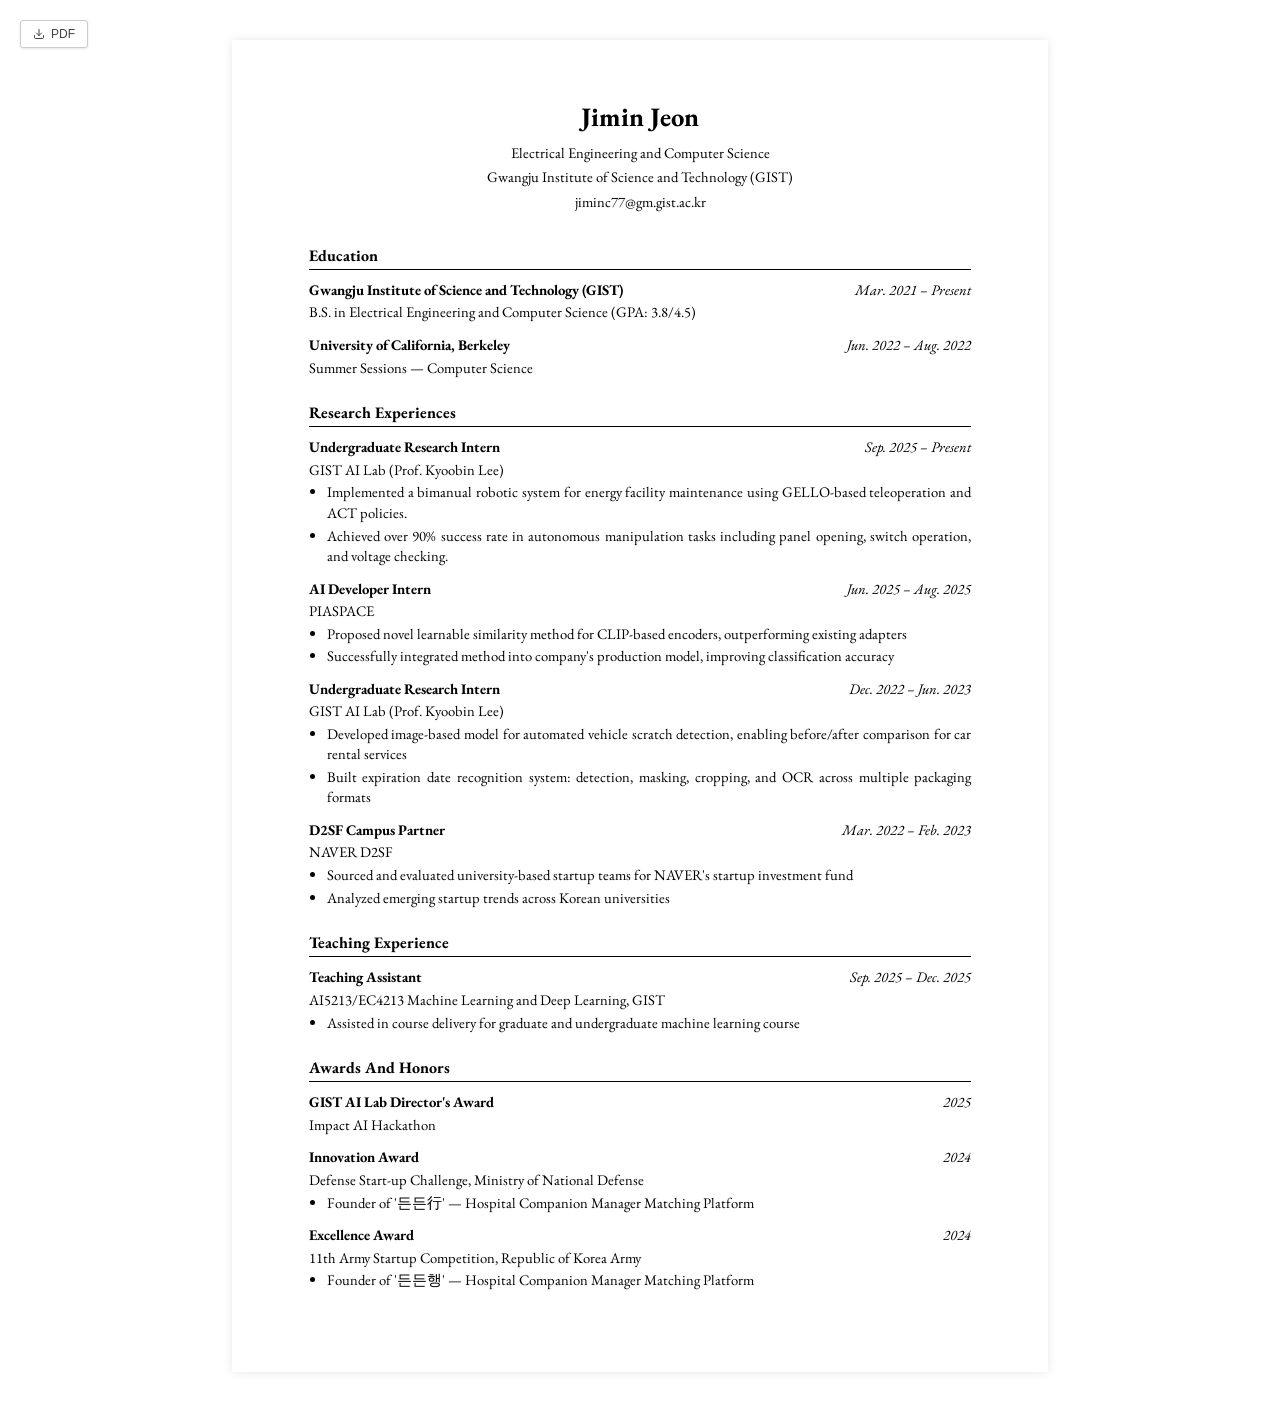
==== cv.html @ e28cf0f9 "Revert favicon to original" ====
<!DOCTYPE HTML>
<html lang="en">
  <head>
    <meta http-equiv="Content-Type" content="text/html; charset=UTF-8">
    <title>CV - Jimin Jeon</title>
    <meta name="author" content="Jimin Jeon">
    <meta name="viewport" content="width=device-width, initial-scale=1">
    <link rel="shortcut icon" href="images/favicon/favicon.ico" type="image/x-icon">
    <!-- Using EB Garamond for a polished academic look, similar to the reference's serif -->
    <link href="https://fonts.googleapis.com/css2?family=EB+Garamond:ital,wght@0,400;0,600;0,700;1,400&display=swap" rel="stylesheet">
    <style>
      * {
        margin: 0;
        padding: 0;
        box-sizing: border-box;
      }
      
      body {
        font-family: 'EB Garamond', 'Times New Roman', serif;
        font-size: 11pt;
        line-height: 1.4;
        color: #000; /* Pure black for that LaTeX look */
        background: #fff;
      }
      
      .cv-container {
        max-width: 8.5in;
        margin: 0 auto;
        padding: 0.6in 0.8in; /* Matches the reference margins */
        min-height: 11in;
        position: relative;
      }
      
      /* Download Button - Top Left Fixed */
      .download-btn {
        position: fixed;
        top: 20px;
        left: 20px;
        background: white;
        color: #444;
        border: 1px solid #ccc;
        padding: 6px 12px;
        border-radius: 3px;
        font-family: sans-serif;
        font-size: 12px;
        cursor: pointer;
        text-decoration: none;
        display: flex;
        align-items: center;
        gap: 6px;
        z-index: 1000;
        transition: all 0.2s;
        box-shadow: 0 1px 3px rgba(0,0,0,0.1);
      }
      
      .download-btn:hover {
        background: #f5f5f5;
        border-color: #999;
        color: #000;
      }
      
      /* Header - Centered */
      .cv-header {
        text-align: center;
        margin-bottom: 2rem;
      }
      
      .cv-header h1 {
        font-size: 20pt; /* Large but not huge */
        font-weight: 700;
        margin-bottom: 8px;
        color: #000;
      }
      
      .header-details {
        font-size: 11pt;
        margin-bottom: 4px;
      }
      
      .header-contact a {
        color: #000;
        text-decoration: none;
      }
      
      .header-contact a:hover {
        text-decoration: underline;
      }
      
      /* Sections */
      .cv-section {
        margin-bottom: 1.5rem;
      }
      
      .cv-section h2 {
        font-size: 12pt;
        font-weight: 700;
        text-transform: capitalize; /* "Education", not "EDUCATION" */
        border-bottom: 1px solid #000; /* Full width underline */
        padding-bottom: 2px;
        margin-bottom: 10px;
        color: #000;
      }
      
      /* Entries */
      .cv-entry {
        margin-bottom: 12px;
      }
      
      /* Line 1: Bold Title (Left) + Date (Right) */
      .entry-line-1 {
        display: flex;
        justify-content: space-between;
        align-items: baseline;
        margin-bottom: 2px;
      }
      
      .entry-title {
        font-weight: 700;
        font-size: 11pt;
      }
      
      .entry-date {
        font-style: italic;
        font-size: 11pt;
        text-align: right;
      }
      
      /* Line 2: Institution/Subtitle (Left) */
      .entry-line-2 {
        margin-bottom: 2px;
        font-size: 11pt;
      }
      
      /* Line 3+: Details */
      .entry-details ul {
        margin: 2px 0 0 18px; /* Indent bullets */
        padding: 0;
        list-style-type: disc;
      }
      
      .entry-details li {
        margin-bottom: 2px;
        text-align: justify;
        font-size: 11pt;
      }
      
      /* Misc Helpers */
      .bullet-point {
        margin-right: 4px;
      }
      
      /* Print Styles */
      @media print {
        @page {
          margin: 0.6in 0.8in;
          size: letter;
        }
        body {
          background: white;
          -webkit-print-color-adjust: exact;
        }
        .cv-container {
          padding: 0;
          margin: 0;
          width: 100%;
          max-width: 100%;
        }
        .download-btn, .back-link {
          display: none !important;
        }
        .cv-section {
          page-break-inside: avoid;
        }
      }

      /* Screen specific adjustments */
      @media screen {
        .cv-container {
          box-shadow: 0 0 10px rgba(0,0,0,0.1);
          margin-top: 40px;
          margin-bottom: 40px;
        }
      }
    </style>
  </head>

  <body>
    <!-- Download Button -->
    <button class="download-btn" onclick="window.print()">
      <svg width="12" height="12" viewBox="0 0 24 24" fill="none" stroke="currentColor" stroke-width="2" stroke-linecap="round" stroke-linejoin="round"><path d="M21 15v4a2 2 0 0 1-2 2H5a2 2 0 0 1-2-2v-4"></path><polyline points="7 10 12 15 17 10"></polyline><line x1="12" y1="15" x2="12" y2="3"></line></svg>
       PDF
    </button>

    <div class="cv-container">
      <!-- Header -->
      <header class="cv-header">
        <h1>Jimin Jeon</h1>
        <div class="header-details">Electrical Engineering and Computer Science</div>
        <div class="header-details">Gwangju Institute of Science and Technology (GIST)</div>
        <div class="header-contact">
          <a href="mailto:jiminc77@gm.gist.ac.kr">jiminc77@gm.gist.ac.kr</a>
        </div>
      </header>

      <!-- Education Section -->
      <section class="cv-section">
        <h2>Education</h2>
        
        <div class="cv-entry">
          <div class="entry-line-1">
            <span class="entry-title">Gwangju Institute of Science and Technology (GIST)</span>
            <span class="entry-date">Mar. 2021 – Present</span>
          </div>
          <div class="entry-line-2">B.S. in Electrical Engineering and Computer Science (GPA: 3.8/4.5)</div>
        </div>
        
        <div class="cv-entry">
          <div class="entry-line-1">
            <span class="entry-title">University of California, Berkeley</span>
            <span class="entry-date">Jun. 2022 – Aug. 2022</span>
          </div>
          <div class="entry-line-2">Summer Sessions — Computer Science</div>
        </div>
      </section>

      <!-- Experience Section -->
      <section class="cv-section">
        <h2>Research Experiences</h2> <!-- Changed title to match reference style -->
        
        <div class="cv-entry">
          <div class="entry-line-1">
            <span class="entry-title">Undergraduate Research Intern</span>
            <span class="entry-date">Sep. 2025 – Present</span>
          </div>
          <div class="entry-line-2">GIST AI Lab (Prof. Kyoobin Lee)</div>
          <div class="entry-details">
            <ul>
              <li>Implemented a bimanual robotic system for energy facility maintenance using GELLO-based teleoperation and ACT policies.</li>
              <li>Achieved over 90% success rate in autonomous manipulation tasks including panel opening, switch operation, and voltage checking.</li>
            </ul>
          </div>
        </div>

        <div class="cv-entry">
          <div class="entry-line-1">
            <span class="entry-title">AI Developer Intern</span>
            <span class="entry-date">Jun. 2025 – Aug. 2025</span>
          </div>
          <div class="entry-line-2">PIASPACE</div>
          <div class="entry-details">
            <ul>
              <li>Proposed novel learnable similarity method for CLIP-based encoders, outperforming existing adapters</li>
              <li>Successfully integrated method into company's production model, improving classification accuracy</li>
            </ul>
          </div>
        </div>

        <div class="cv-entry">
          <div class="entry-line-1">
            <span class="entry-title">Undergraduate Research Intern</span>
            <span class="entry-date">Dec. 2022 – Jun. 2023</span>
          </div>
          <div class="entry-line-2">GIST AI Lab (Prof. Kyoobin Lee)</div>
          <div class="entry-details">
            <ul>
              <li>Developed image-based model for automated vehicle scratch detection, enabling before/after comparison for car rental services</li>
              <li>Built expiration date recognition system: detection, masking, cropping, and OCR across multiple packaging formats</li>
            </ul>
          </div>
        </div>

        <div class="cv-entry">
          <div class="entry-line-1">
            <span class="entry-title">D2SF Campus Partner</span>
            <span class="entry-date">Mar. 2022 – Feb. 2023</span>
          </div>
          <div class="entry-line-2">NAVER D2SF</div>
          <div class="entry-details">
            <ul>
              <li>Sourced and evaluated university-based startup teams for NAVER's startup investment fund</li>
              <li>Analyzed emerging startup trends across Korean universities</li>
            </ul>
          </div>
        </div>
      </section>

      <!-- Teaching Section -->
      <section class="cv-section">
        <h2>Teaching Experience</h2>
        
        <div class="cv-entry">
          <div class="entry-line-1">
            <span class="entry-title">Teaching Assistant</span>
            <span class="entry-date">Sep. 2025 – Dec. 2025</span>
          </div>
          <div class="entry-line-2">AI5213/EC4213 Machine Learning and Deep Learning, GIST</div>
          <div class="entry-details">
            <ul>
              <li>Assisted in course delivery for graduate and undergraduate machine learning course</li>
            </ul>
          </div>
        </div>
      </section>

      <!-- Awards Section -->
      <section class="cv-section">
        <h2>Awards and Honors</h2> <!-- Title matched to reference style -->
        
        <div class="cv-entry">
          <div class="entry-line-1">
            <span class="entry-title">GIST AI Lab Director's Award</span>
            <span class="entry-date">2025</span>
          </div>
          <div class="entry-line-2">Impact AI Hackathon</div>
        </div>
        
        <div class="cv-entry">
          <div class="entry-line-1">
            <span class="entry-title">Innovation Award</span>
            <span class="entry-date">2024</span>
          </div>
          <div class="entry-line-2">Defense Start-up Challenge, Ministry of National Defense</div>
          <div class="entry-details">
            <ul>
              <li>Founder of '든든行' — Hospital Companion Manager Matching Platform</li>
            </ul>
          </div>
        </div>
        
        <div class="cv-entry">
          <div class="entry-line-1">
            <span class="entry-title">Excellence Award</span>
            <span class="entry-date">2024</span>
          </div>
          <div class="entry-line-2">11th Army Startup Competition, Republic of Korea Army</div>
          <div class="entry-details">
            <ul>
              <li>Founder of '든든행' — Hospital Companion Manager Matching Platform</li>
            </ul>
          </div>
        </div>
      </section>
    </div>
  </body>
</html>
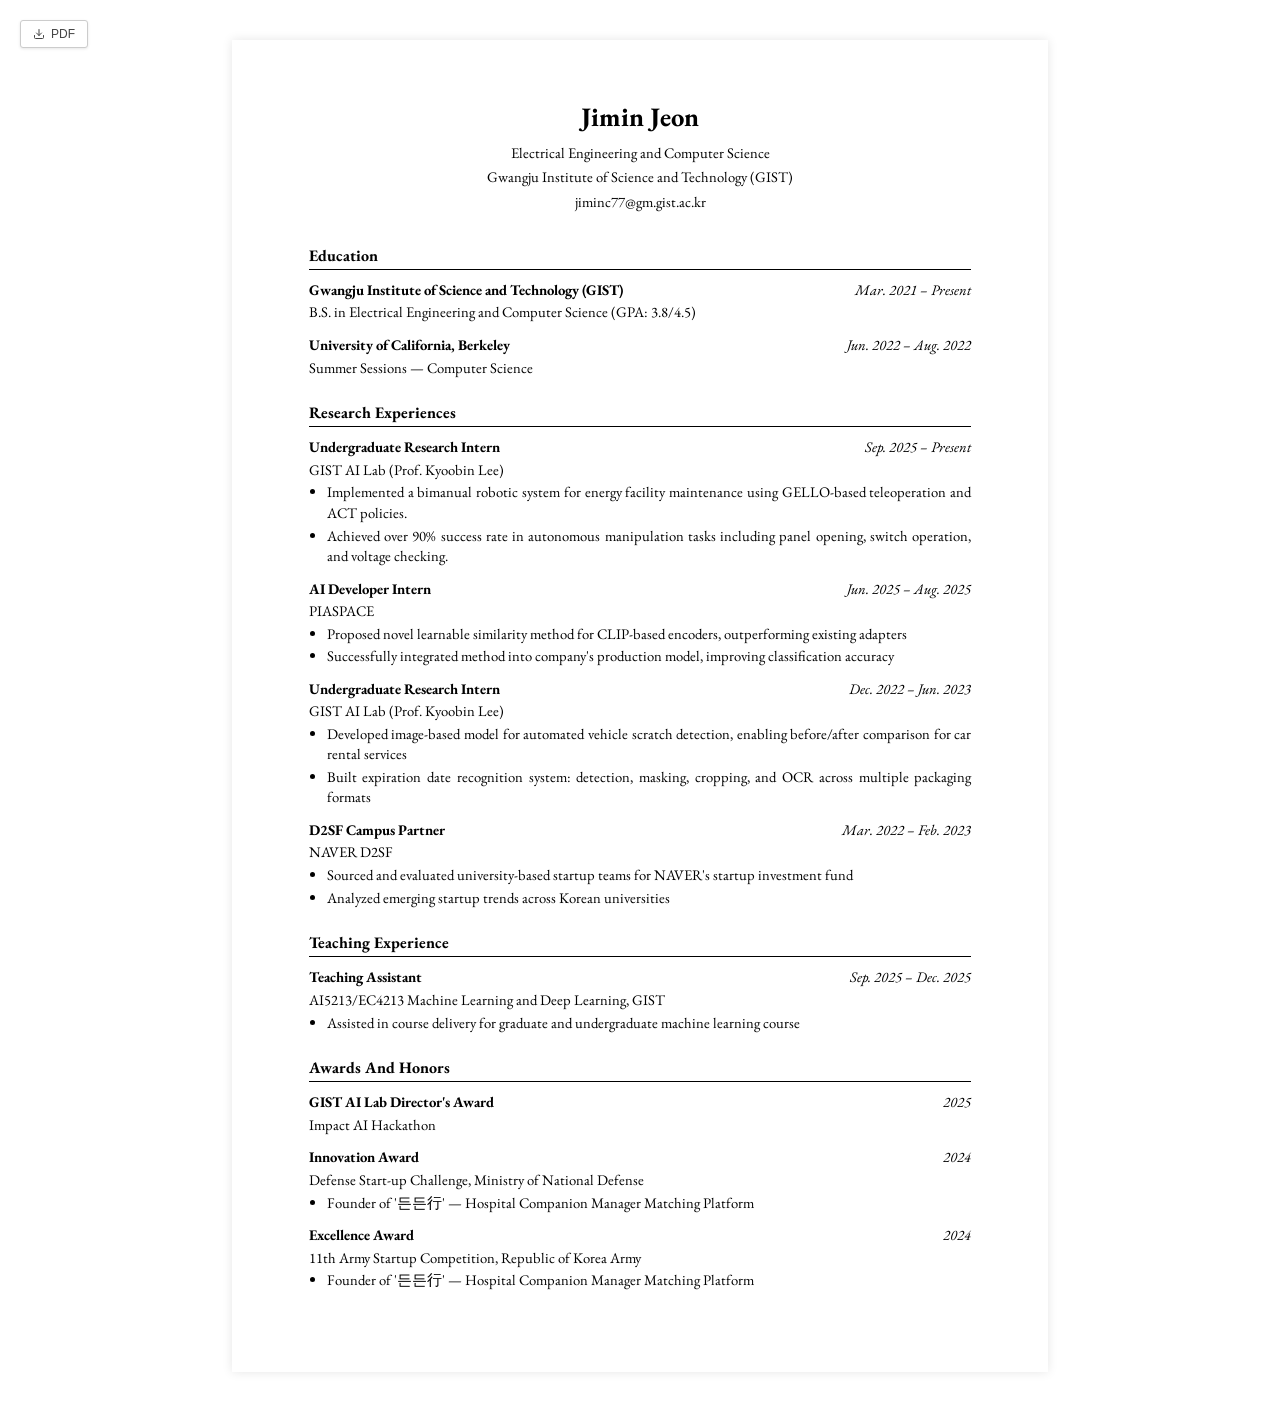
==== commit 2a72b5f1: "cv" ====
--- a/cv.html
+++ b/cv.html
@@ -335,7 +335,7 @@
           <div class="entry-line-2">11th Army Startup Competition, Republic of Korea Army</div>
           <div class="entry-details">
             <ul>
-              <li>Founder of '든든행' — Hospital Companion Manager Matching Platform</li>
+              <li>Founder of '든든行' — Hospital Companion Manager Matching Platform</li>
             </ul>
           </div>
         </div>
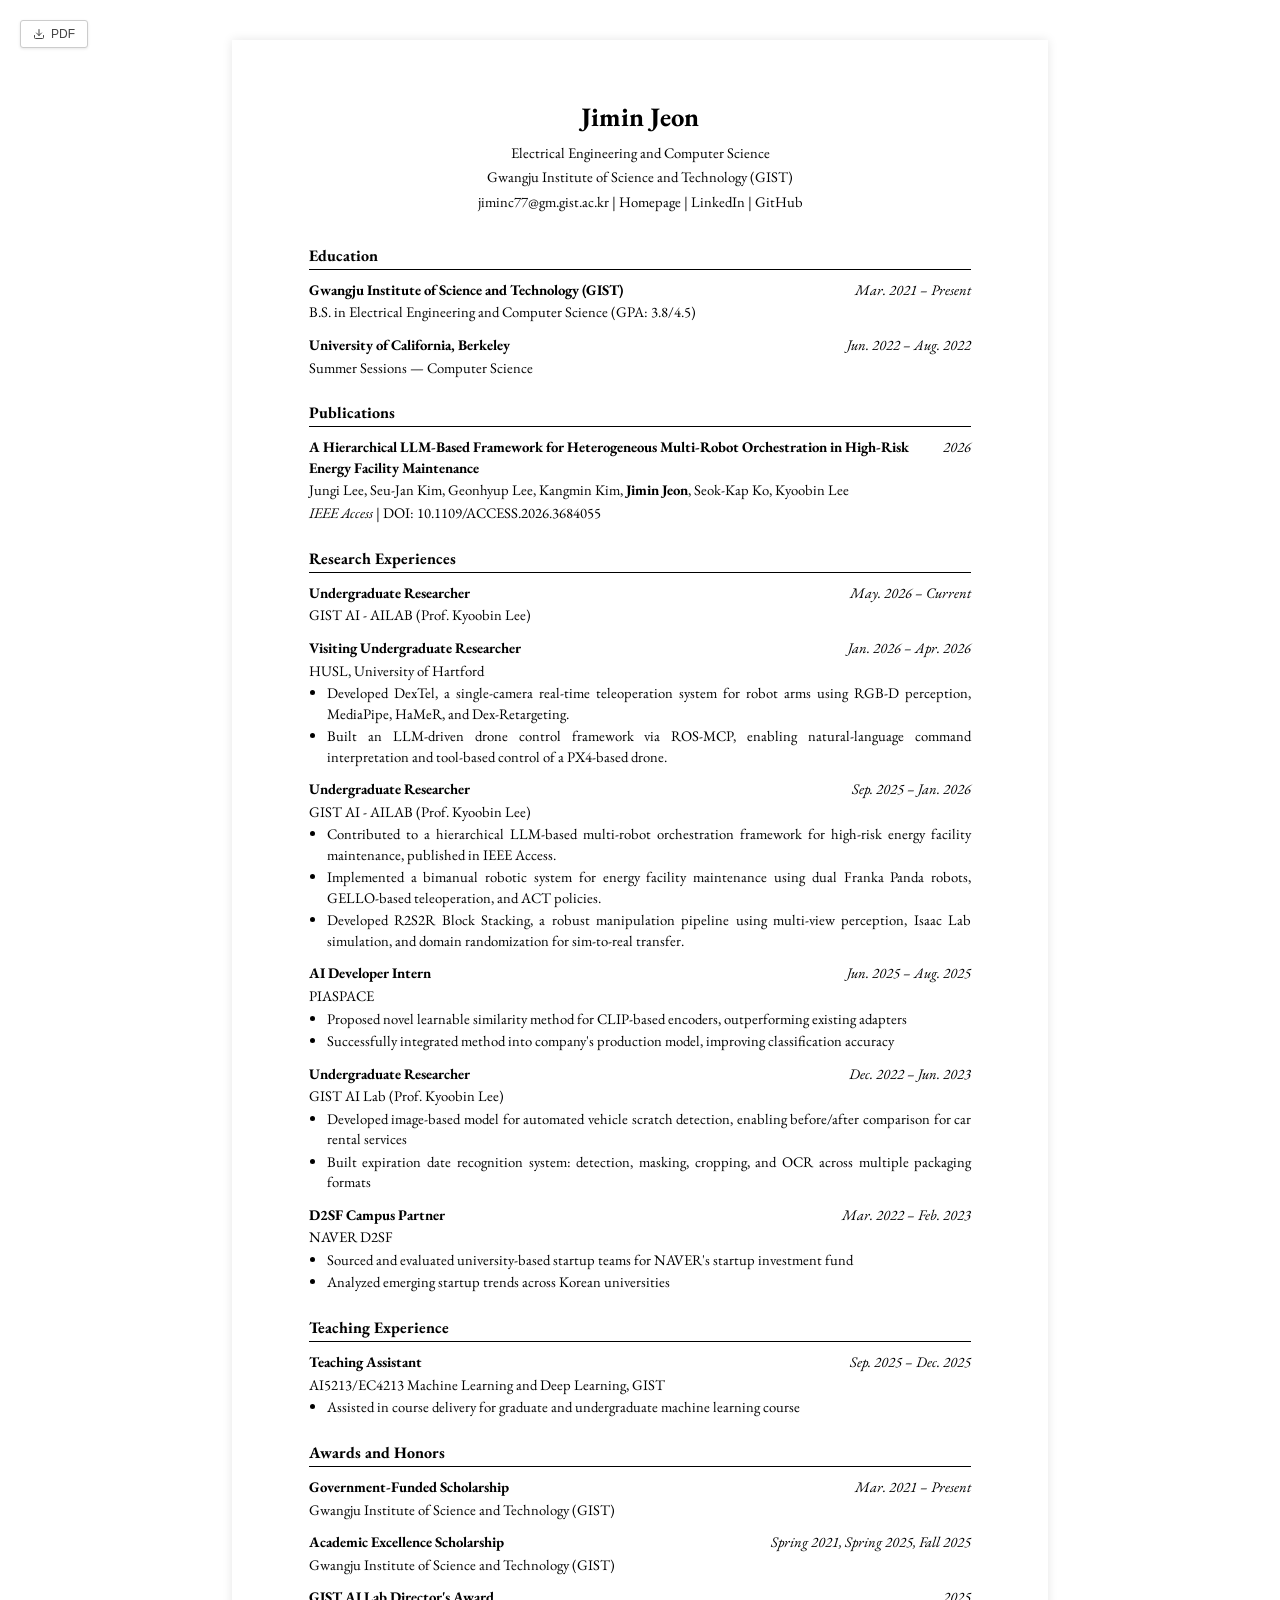
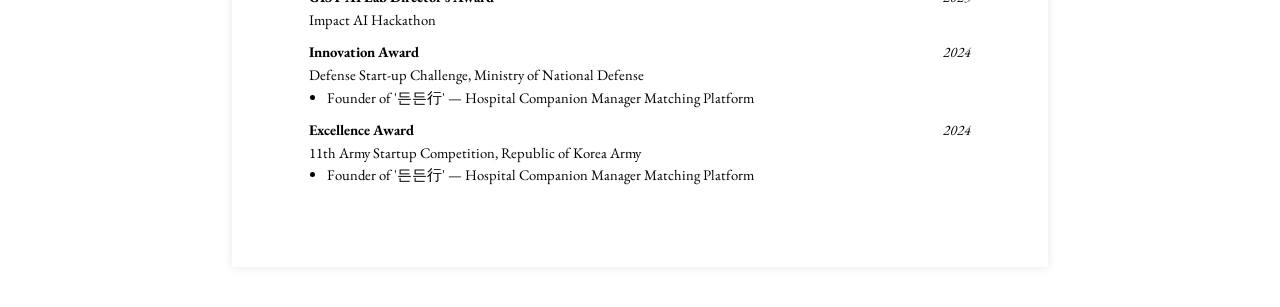
==== commit a75e406b: "cv update" ====
--- a/cv.html
+++ b/cv.html
@@ -7,14 +7,15 @@
     <meta name="viewport" content="width=device-width, initial-scale=1">
     <link rel="shortcut icon" href="images/favicon/favicon.ico" type="image/x-icon">
     <!-- Using EB Garamond for a polished academic look, similar to the reference's serif -->
-    <link href="https://fonts.googleapis.com/css2?family=EB+Garamond:ital,wght@0,400;0,600;0,700;1,400&display=swap" rel="stylesheet">
+    <link href="https://fonts.googleapis.com/css2?family=EB+Garamond:ital,wght@0,400;0,600;0,700;1,400&amp;display=swap"
+      rel="stylesheet">
     <style>
       * {
         margin: 0;
         padding: 0;
         box-sizing: border-box;
       }
-      
+
       body {
         font-family: 'EB Garamond', 'Times New Roman', serif;
         font-size: 11pt;
@@ -22,7 +23,7 @@
         color: #000; /* Pure black for that LaTeX look */
         background: #fff;
       }
-      
+
       .cv-container {
         max-width: 8.5in;
         margin: 0 auto;
@@ -30,7 +31,7 @@
         min-height: 11in;
         position: relative;
       }
-      
+
       /* Download Button - Top Left Fixed */
       .download-btn {
         position: fixed;
@@ -52,103 +53,111 @@
         transition: all 0.2s;
         box-shadow: 0 1px 3px rgba(0,0,0,0.1);
       }
-      
+
       .download-btn:hover {
         background: #f5f5f5;
         border-color: #999;
         color: #000;
       }
-      
+
       /* Header - Centered */
       .cv-header {
         text-align: center;
         margin-bottom: 2rem;
       }
-      
+
       .cv-header h1 {
         font-size: 20pt; /* Large but not huge */
         font-weight: 700;
         margin-bottom: 8px;
         color: #000;
       }
-      
+
       .header-details {
         font-size: 11pt;
         margin-bottom: 4px;
       }
-      
+
       .header-contact a {
         color: #000;
         text-decoration: none;
       }
-      
-      .header-contact a:hover {
+
+      .cv-container a {
+        color: #000;
+        text-decoration: none;
+      }
+
+      .cv-container a:hover {
         text-decoration: underline;
       }
-      
+
       /* Sections */
       .cv-section {
         margin-bottom: 1.5rem;
       }
-      
+
       .cv-section h2 {
         font-size: 12pt;
         font-weight: 700;
-        text-transform: capitalize; /* "Education", not "EDUCATION" */
         border-bottom: 1px solid #000; /* Full width underline */
         padding-bottom: 2px;
         margin-bottom: 10px;
         color: #000;
       }
-      
+
       /* Entries */
       .cv-entry {
         margin-bottom: 12px;
       }
-      
+
       /* Line 1: Bold Title (Left) + Date (Right) */
       .entry-line-1 {
         display: flex;
         justify-content: space-between;
         align-items: baseline;
+        gap: 16px;
         margin-bottom: 2px;
       }
-      
+
       .entry-title {
         font-weight: 700;
         font-size: 11pt;
-      }
-      
+        flex: 1;
+        min-width: 0;
+      }
+
       .entry-date {
         font-style: italic;
         font-size: 11pt;
         text-align: right;
-      }
-      
+        flex-shrink: 0;
+      }
+
       /* Line 2: Institution/Subtitle (Left) */
       .entry-line-2 {
         margin-bottom: 2px;
         font-size: 11pt;
       }
-      
+
       /* Line 3+: Details */
       .entry-details ul {
         margin: 2px 0 0 18px; /* Indent bullets */
         padding: 0;
         list-style-type: disc;
       }
-      
+
       .entry-details li {
         margin-bottom: 2px;
         text-align: justify;
         font-size: 11pt;
       }
-      
+
       /* Misc Helpers */
       .bullet-point {
         margin-right: 4px;
       }
-      
+
       /* Print Styles */
       @media print {
         @page {
@@ -198,14 +207,17 @@
         <div class="header-details">Electrical Engineering and Computer Science</div>
         <div class="header-details">Gwangju Institute of Science and Technology (GIST)</div>
         <div class="header-contact">
-          <a href="mailto:jiminc77@gm.gist.ac.kr">jiminc77@gm.gist.ac.kr</a>
+          <a href="mailto:jiminc77@gm.gist.ac.kr">jiminc77@gm.gist.ac.kr</a> |
+          <a href="https://jiminc77.github.io/">Homepage</a> |
+          <a href="https://www.linkedin.com/in/jimin-jeon-87782a283/">LinkedIn</a> |
+          <a href="https://github.com/jiminc77">GitHub</a>
         </div>
       </header>
 
       <!-- Education Section -->
       <section class="cv-section">
         <h2>Education</h2>
-        
+
         <div class="cv-entry">
           <div class="entry-line-1">
             <span class="entry-title">Gwangju Institute of Science and Technology (GIST)</span>
@@ -213,30 +225,79 @@
           </div>
           <div class="entry-line-2">B.S. in Electrical Engineering and Computer Science (GPA: 3.8/4.5)</div>
         </div>
-        
+
         <div class="cv-entry">
           <div class="entry-line-1">
             <span class="entry-title">University of California, Berkeley</span>
             <span class="entry-date">Jun. 2022 – Aug. 2022</span>
           </div>
           <div class="entry-line-2">Summer Sessions — Computer Science</div>
+        </div>
+      </section>
+
+      <!-- Publications Section -->
+      <section class="cv-section">
+        <h2>Publications</h2>
+      
+        <div class="cv-entry">
+          <div class="entry-line-1">
+            <span class="entry-title">A Hierarchical LLM-Based Framework for Heterogeneous Multi-Robot Orchestration in
+              High-Risk Energy Facility Maintenance</span>
+            <span class="entry-date">2026</span>
+          </div>
+          <div class="entry-line-2">Jungi Lee, Seu-Jan Kim, Geonhyup Lee, Kangmin Kim, <strong>Jimin Jeon</strong>, Seok-Kap
+            Ko, Kyoobin Lee</div>
+          <div class="entry-line-2"><em>IEEE Access</em> | DOI: <a
+              href="https://doi.org/10.1109/ACCESS.2026.3684055">10.1109/ACCESS.2026.3684055</a></div>
         </div>
       </section>
 
       <!-- Experience Section -->
       <section class="cv-section">
         <h2>Research Experiences</h2> <!-- Changed title to match reference style -->
-        
-        <div class="cv-entry">
-          <div class="entry-line-1">
-            <span class="entry-title">Undergraduate Research Intern</span>
-            <span class="entry-date">Sep. 2025 – Present</span>
-          </div>
-          <div class="entry-line-2">GIST AI Lab (Prof. Kyoobin Lee)</div>
-          <div class="entry-details">
-            <ul>
-              <li>Implemented a bimanual robotic system for energy facility maintenance using GELLO-based teleoperation and ACT policies.</li>
-              <li>Achieved over 90% success rate in autonomous manipulation tasks including panel opening, switch operation, and voltage checking.</li>
+
+          <div class="cv-entry">
+            <div class="entry-line-1">
+              <span class="entry-title">Undergraduate Researcher</span>
+              <span class="entry-date">May. 2026 – Current</span>
+            </div>
+            <div class="entry-line-2">GIST AI - AILAB (Prof. Kyoobin Lee)</div>
+          <div class="entry-details">
+            <ul>
+            </ul>
+          </div>
+        </div>
+
+        <div class="cv-entry">
+          <div class="entry-line-1">
+            <span class="entry-title">Visiting Undergraduate Researcher</span>
+            <span class="entry-date">Jan. 2026 – Apr. 2026</span>
+            </div>
+            <div class="entry-line-2">HUSL, University of Hartford</div>
+            <div class="entry-details">
+              <ul>
+                <li>Developed DexTel, a single-camera real-time teleoperation system for robot arms using RGB-D perception,
+                  MediaPipe, HaMeR, and Dex-Retargeting.</li>
+                <li>Built an LLM-driven drone control framework via ROS-MCP, enabling natural-language command interpretation and
+                  tool-based control of a PX4-based drone.</li>
+              </ul>
+          </div>
+          </div>
+          
+          <div class="cv-entry">
+            <div class="entry-line-1">
+              <span class="entry-title">Undergraduate Researcher</span>
+              <span class="entry-date">Sep. 2025 – Jan. 2026</span>
+            </div>
+            <div class="entry-line-2">GIST AI - AILAB (Prof. Kyoobin Lee)</div>
+          <div class="entry-details">
+            <ul>
+              <li>Contributed to a hierarchical LLM-based multi-robot orchestration framework for high-risk energy facility
+                maintenance, published in IEEE Access.</li>
+              <li>Implemented a bimanual robotic system for energy facility maintenance using dual Franka Panda robots, GELLO-based
+                teleoperation, and ACT policies.</li>
+              <li>Developed R2S2R Block Stacking, a robust manipulation pipeline using multi-view perception, Isaac Lab simulation,
+                and domain randomization for sim-to-real transfer.</li>
             </ul>
           </div>
         </div>
@@ -257,7 +318,7 @@
 
         <div class="cv-entry">
           <div class="entry-line-1">
-            <span class="entry-title">Undergraduate Research Intern</span>
+            <span class="entry-title">Undergraduate Researcher</span>
             <span class="entry-date">Dec. 2022 – Jun. 2023</span>
           </div>
           <div class="entry-line-2">GIST AI Lab (Prof. Kyoobin Lee)</div>
@@ -287,7 +348,7 @@
       <!-- Teaching Section -->
       <section class="cv-section">
         <h2>Teaching Experience</h2>
-        
+
         <div class="cv-entry">
           <div class="entry-line-1">
             <span class="entry-title">Teaching Assistant</span>
@@ -305,7 +366,23 @@
       <!-- Awards Section -->
       <section class="cv-section">
         <h2>Awards and Honors</h2> <!-- Title matched to reference style -->
+
+        <div class="cv-entry">
+          <div class="entry-line-1">
+            <span class="entry-title">Government-Funded Scholarship</span>
+            <span class="entry-date">Mar. 2021 – Present</span>
+          </div>
+          <div class="entry-line-2">Gwangju Institute of Science and Technology (GIST)</div>
+        </div>
         
+        <div class="cv-entry">
+          <div class="entry-line-1">
+            <span class="entry-title">Academic Excellence Scholarship</span>
+            <span class="entry-date">Spring 2021, Spring 2025, Fall 2025</span>
+          </div>
+          <div class="entry-line-2">Gwangju Institute of Science and Technology (GIST)</div>
+        </div>
+
         <div class="cv-entry">
           <div class="entry-line-1">
             <span class="entry-title">GIST AI Lab Director's Award</span>
@@ -313,7 +390,7 @@
           </div>
           <div class="entry-line-2">Impact AI Hackathon</div>
         </div>
-        
+
         <div class="cv-entry">
           <div class="entry-line-1">
             <span class="entry-title">Innovation Award</span>
@@ -326,7 +403,7 @@
             </ul>
           </div>
         </div>
-        
+
         <div class="cv-entry">
           <div class="entry-line-1">
             <span class="entry-title">Excellence Award</span>
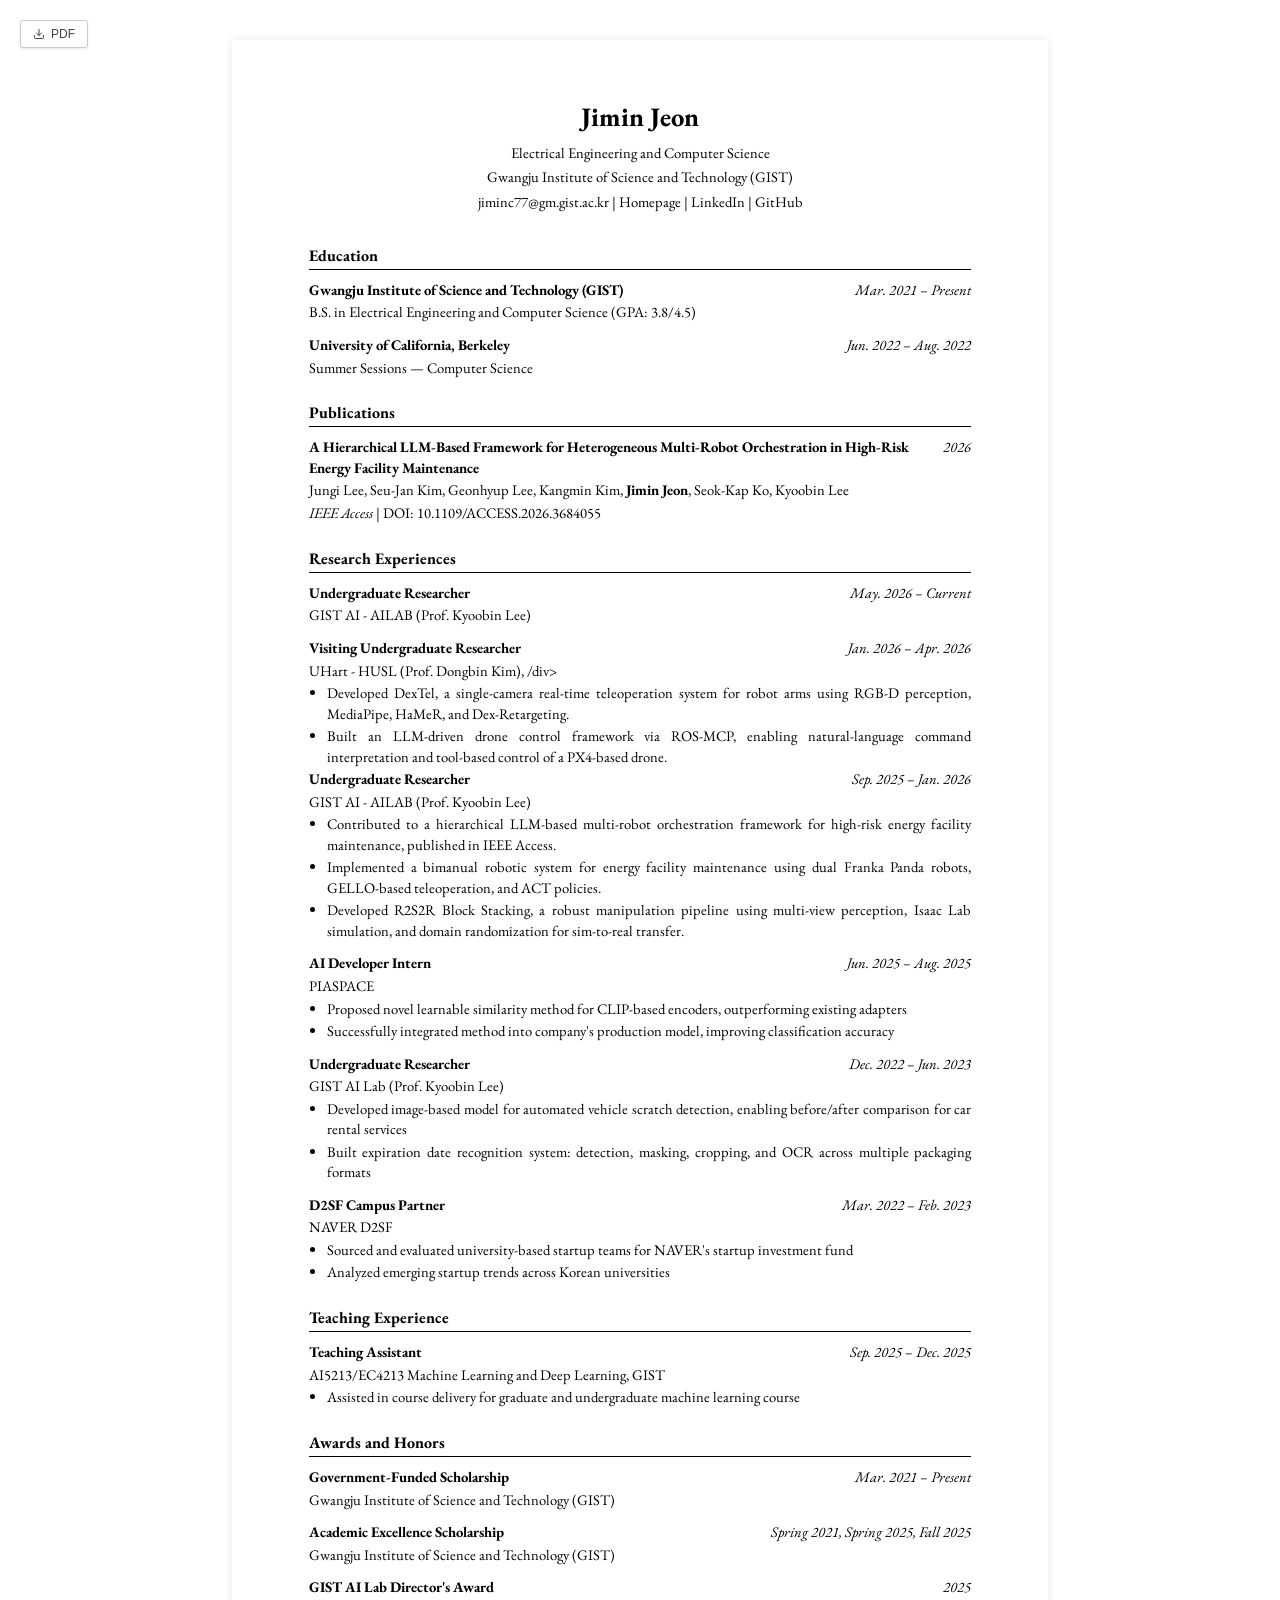
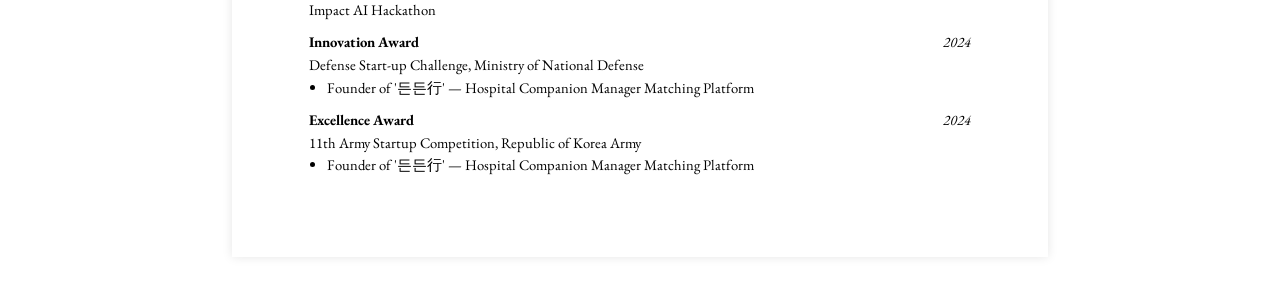
==== commit 9178945d: "cv update" ====
--- a/cv.html
+++ b/cv.html
@@ -273,7 +273,7 @@
             <span class="entry-title">Visiting Undergraduate Researcher</span>
             <span class="entry-date">Jan. 2026 – Apr. 2026</span>
             </div>
-            <div class="entry-line-2">HUSL, University of Hartford</div>
+            <div class="entry-line-2">UHart - HUSL (Prof. Dongbin Kim), /div>
             <div class="entry-details">
               <ul>
                 <li>Developed DexTel, a single-camera real-time teleoperation system for robot arms using RGB-D perception,
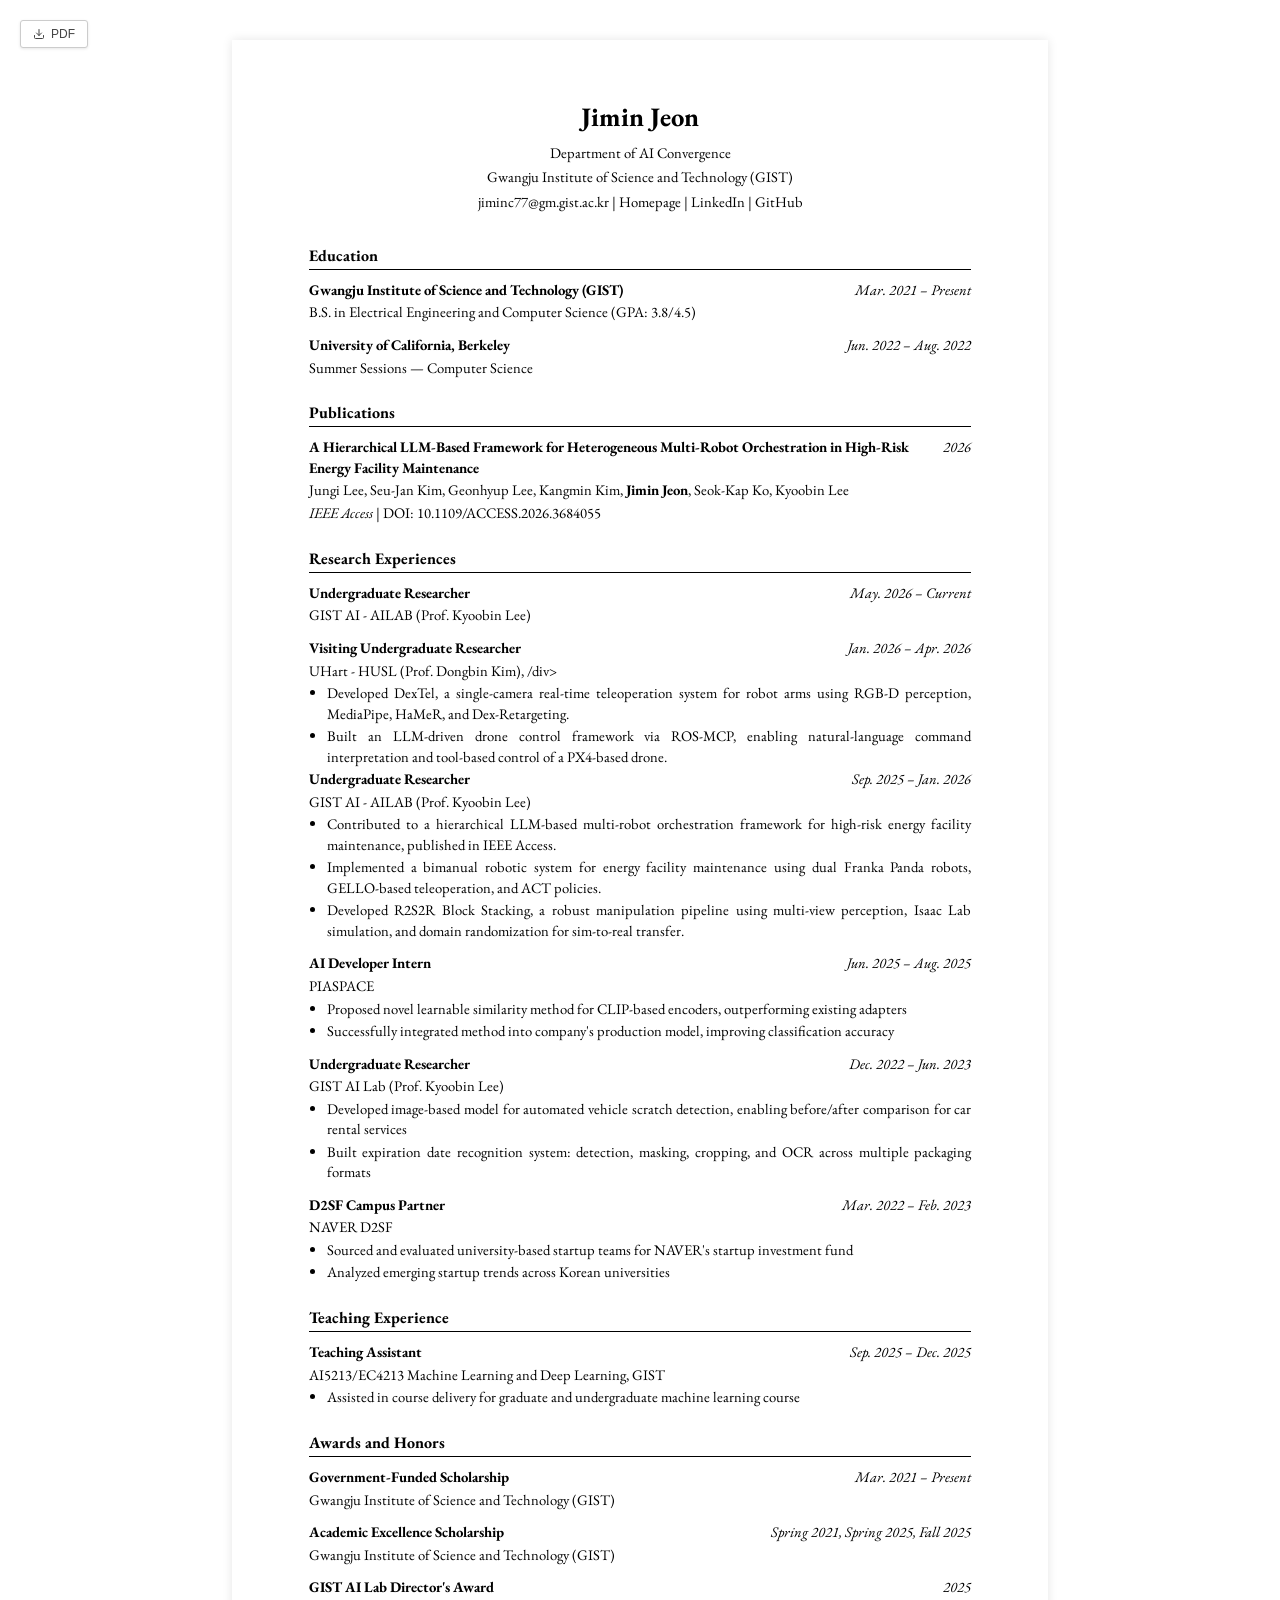
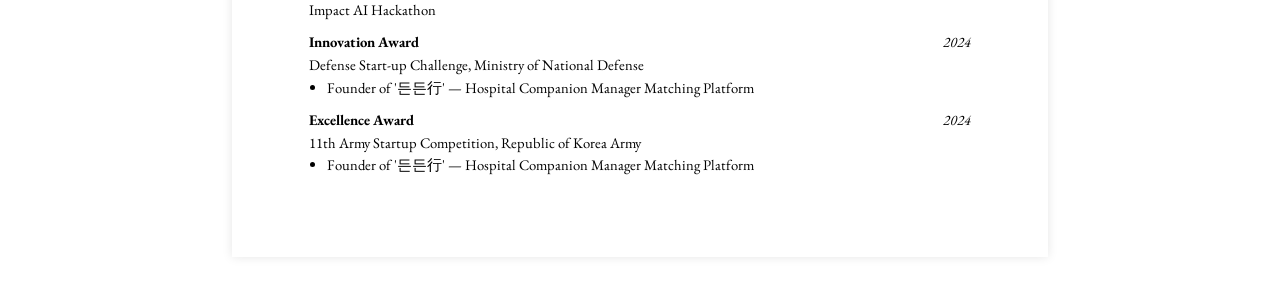
==== commit 64aacd6f: "cv update" ====
--- a/cv.html
+++ b/cv.html
@@ -204,7 +204,7 @@
       <!-- Header -->
       <header class="cv-header">
         <h1>Jimin Jeon</h1>
-        <div class="header-details">Electrical Engineering and Computer Science</div>
+        <div class="header-details">Department of AI Convergence</div>
         <div class="header-details">Gwangju Institute of Science and Technology (GIST)</div>
         <div class="header-contact">
           <a href="mailto:jiminc77@gm.gist.ac.kr">jiminc77@gm.gist.ac.kr</a> |
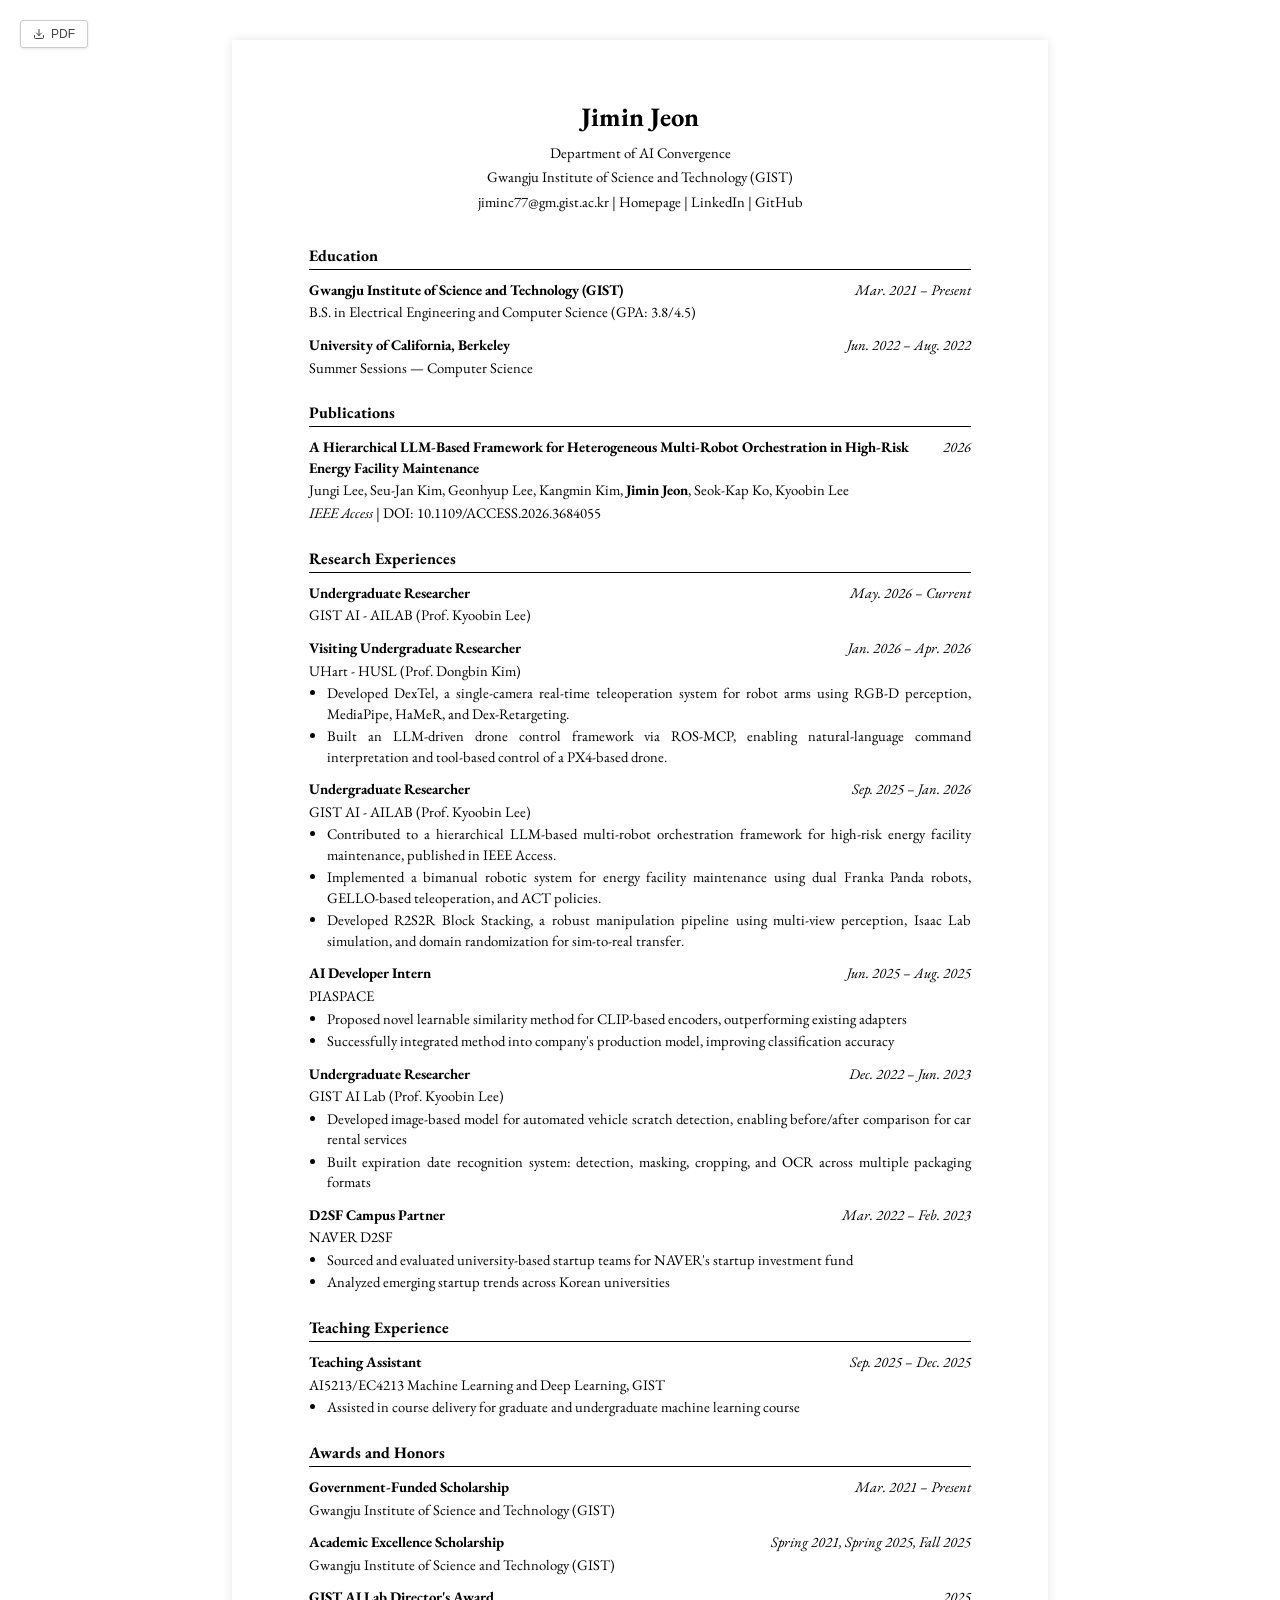
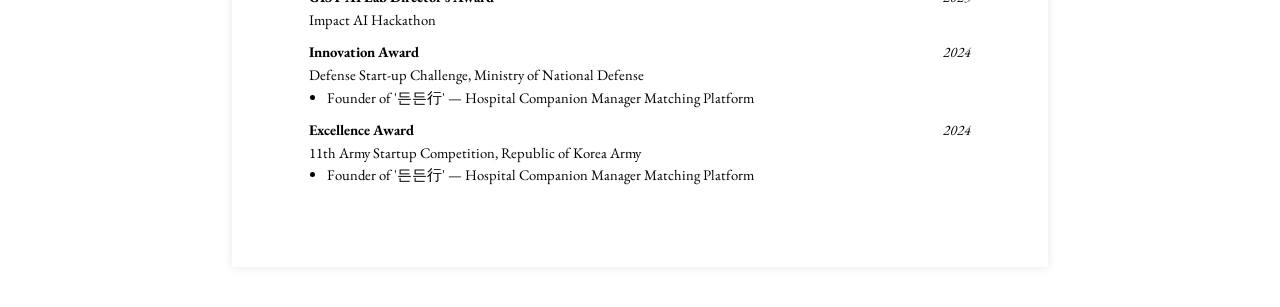
==== commit e3c12ee2: "cv update" ====
--- a/cv.html
+++ b/cv.html
@@ -273,7 +273,7 @@
             <span class="entry-title">Visiting Undergraduate Researcher</span>
             <span class="entry-date">Jan. 2026 – Apr. 2026</span>
             </div>
-            <div class="entry-line-2">UHart - HUSL (Prof. Dongbin Kim), /div>
+            <div class="entry-line-2">UHart - HUSL (Prof. Dongbin Kim)</div>
             <div class="entry-details">
               <ul>
                 <li>Developed DexTel, a single-camera real-time teleoperation system for robot arms using RGB-D perception,
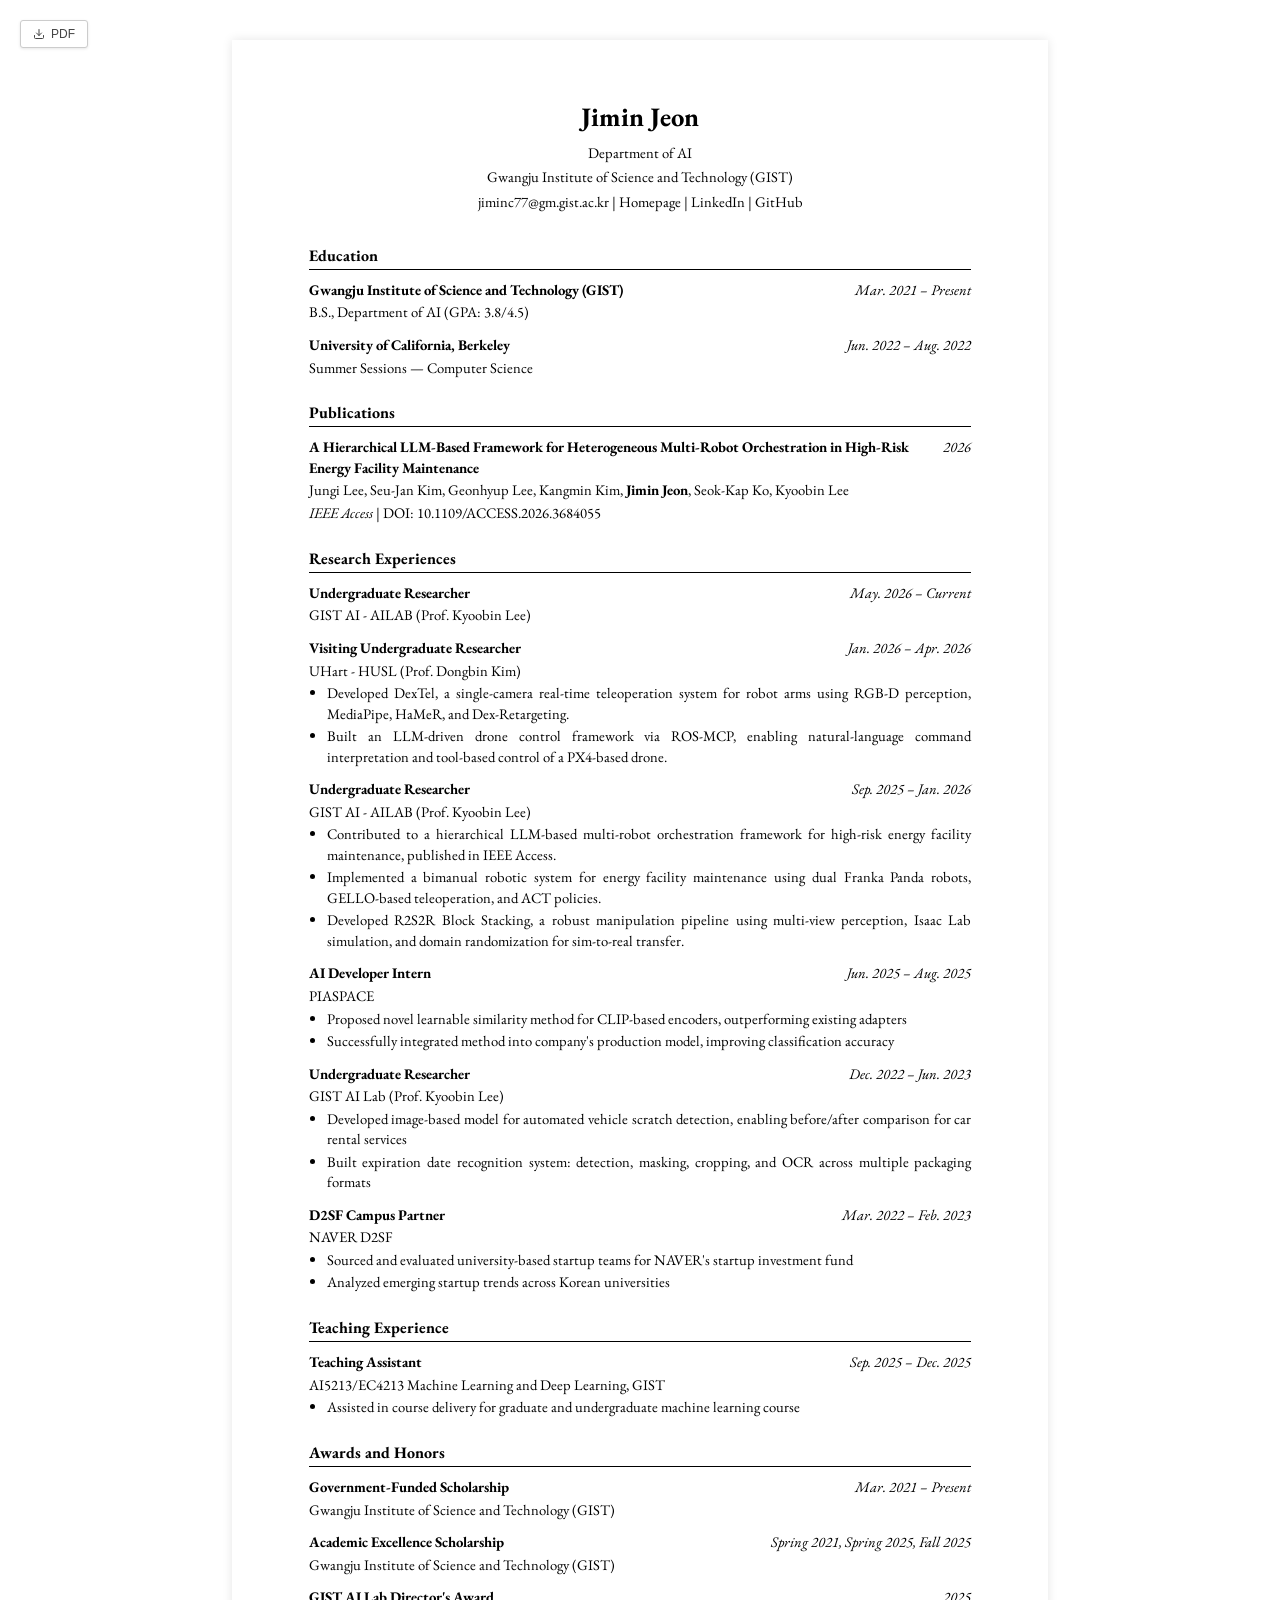
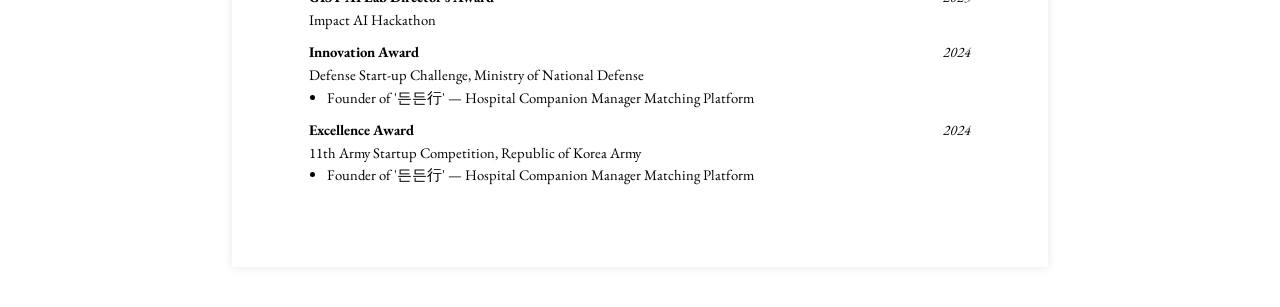
==== commit 5368c51d: "Update department name to Department of AI" ====
--- a/cv.html
+++ b/cv.html
@@ -204,7 +204,7 @@
       <!-- Header -->
       <header class="cv-header">
         <h1>Jimin Jeon</h1>
-        <div class="header-details">Department of AI Convergence</div>
+        <div class="header-details">Department of AI</div>
         <div class="header-details">Gwangju Institute of Science and Technology (GIST)</div>
         <div class="header-contact">
           <a href="mailto:jiminc77@gm.gist.ac.kr">jiminc77@gm.gist.ac.kr</a> |
@@ -223,7 +223,7 @@
             <span class="entry-title">Gwangju Institute of Science and Technology (GIST)</span>
             <span class="entry-date">Mar. 2021 – Present</span>
           </div>
-          <div class="entry-line-2">B.S. in Electrical Engineering and Computer Science (GPA: 3.8/4.5)</div>
+          <div class="entry-line-2">B.S., Department of AI (GPA: 3.8/4.5)</div>
         </div>
 
         <div class="cv-entry">
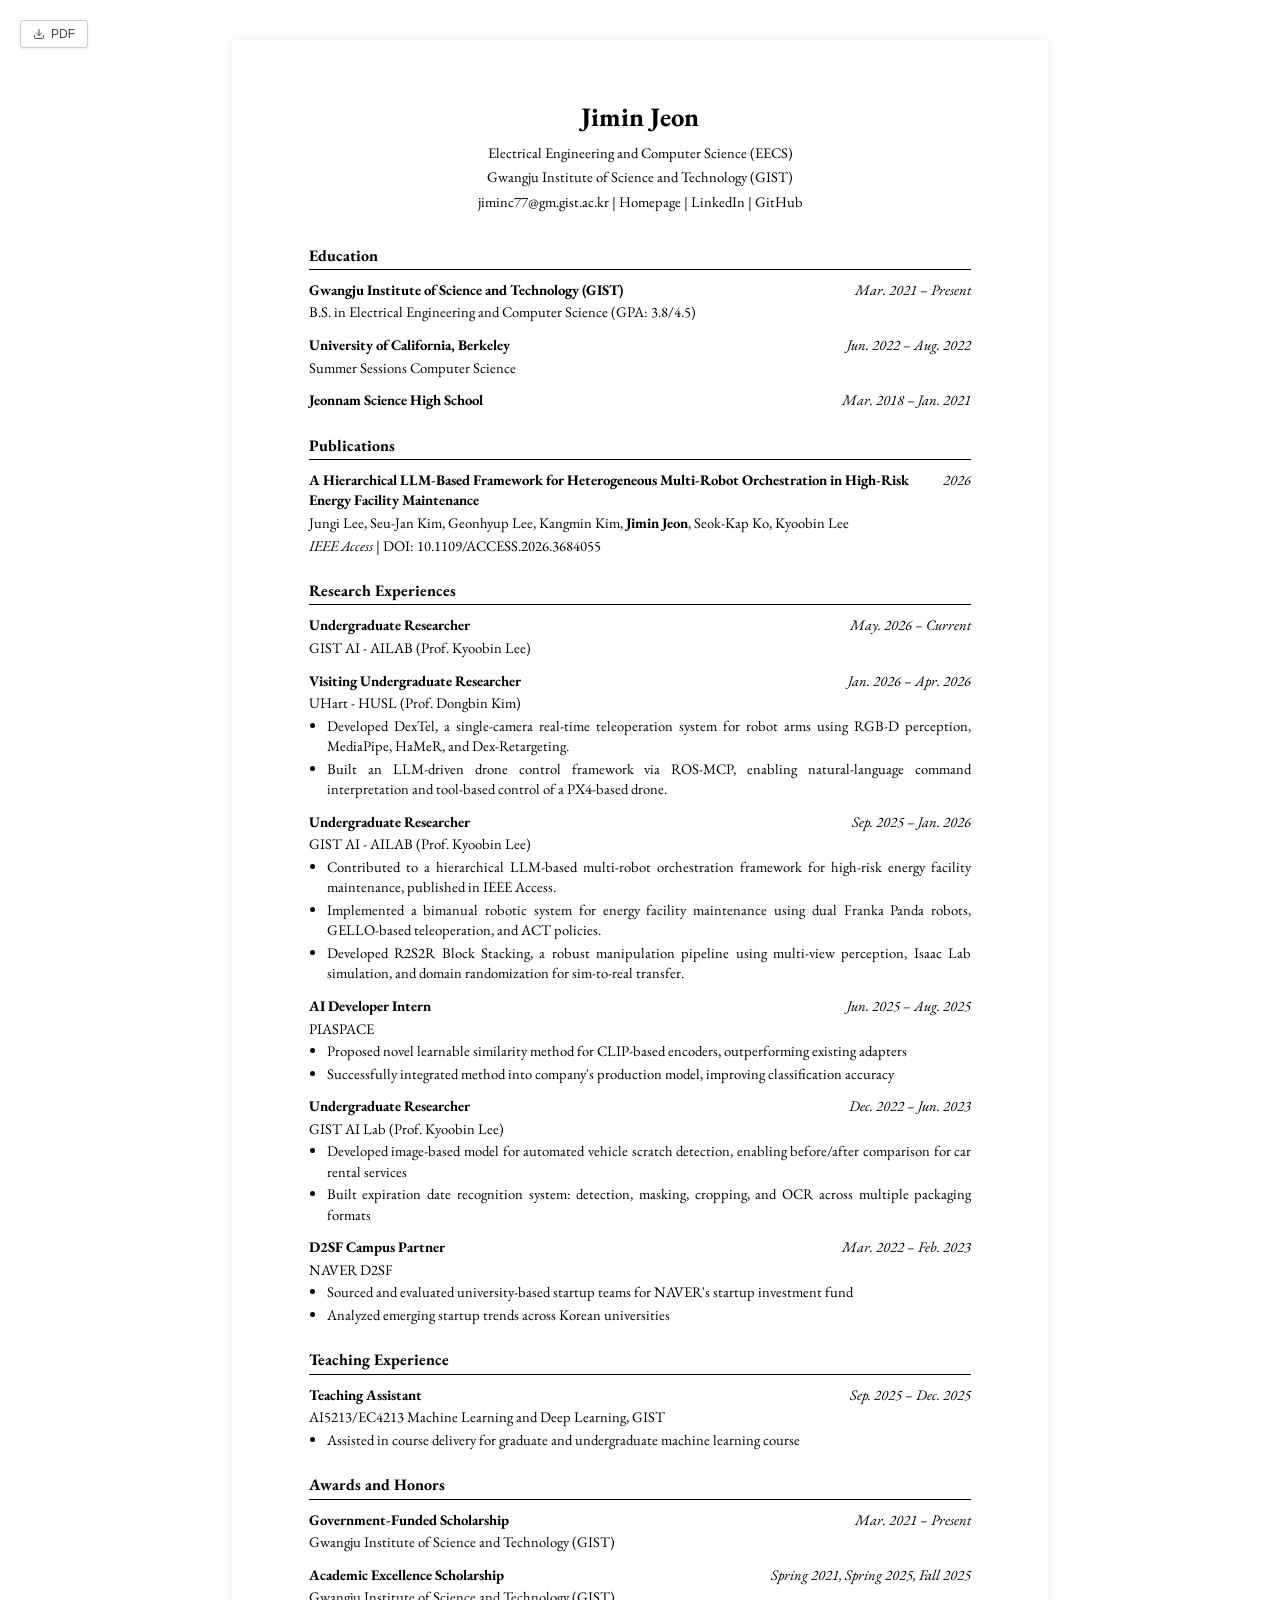
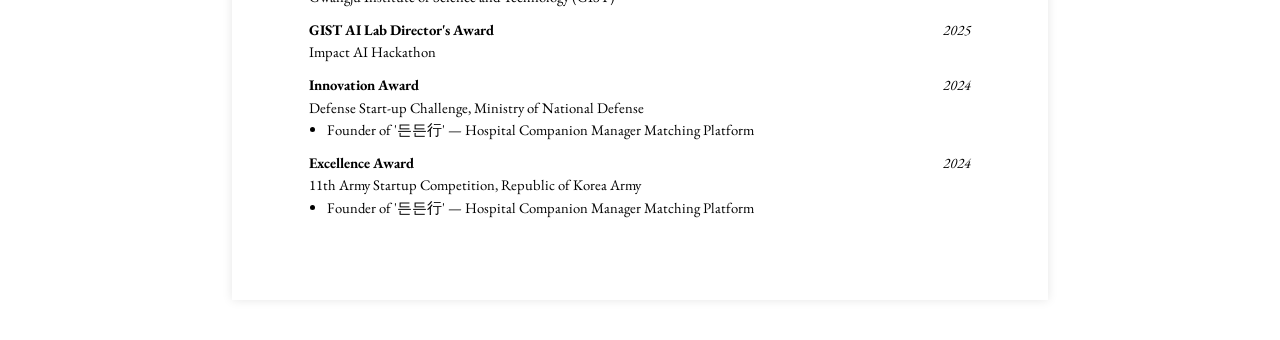
==== commit 322bc5a9: "docs: Update EECS affiliation and CV education" ====
--- a/cv.html
+++ b/cv.html
@@ -204,7 +204,7 @@
       <!-- Header -->
       <header class="cv-header">
         <h1>Jimin Jeon</h1>
-        <div class="header-details">Department of AI</div>
+        <div class="header-details">Electrical Engineering and Computer Science (EECS)</div>
         <div class="header-details">Gwangju Institute of Science and Technology (GIST)</div>
         <div class="header-contact">
           <a href="mailto:jiminc77@gm.gist.ac.kr">jiminc77@gm.gist.ac.kr</a> |
@@ -223,7 +223,7 @@
             <span class="entry-title">Gwangju Institute of Science and Technology (GIST)</span>
             <span class="entry-date">Mar. 2021 – Present</span>
           </div>
-          <div class="entry-line-2">B.S., Department of AI (GPA: 3.8/4.5)</div>
+          <div class="entry-line-2">B.S. in Electrical Engineering and Computer Science (GPA: 3.8/4.5)</div>
         </div>
 
         <div class="cv-entry">
@@ -231,7 +231,14 @@
             <span class="entry-title">University of California, Berkeley</span>
             <span class="entry-date">Jun. 2022 – Aug. 2022</span>
           </div>
-          <div class="entry-line-2">Summer Sessions — Computer Science</div>
+          <div class="entry-line-2">Summer Sessions Computer Science</div>
+        </div>
+
+        <div class="cv-entry">
+          <div class="entry-line-1">
+            <span class="entry-title">Jeonnam Science High School</span>
+            <span class="entry-date">Mar. 2018 – Jan. 2021</span>
+          </div>
         </div>
       </section>
 
